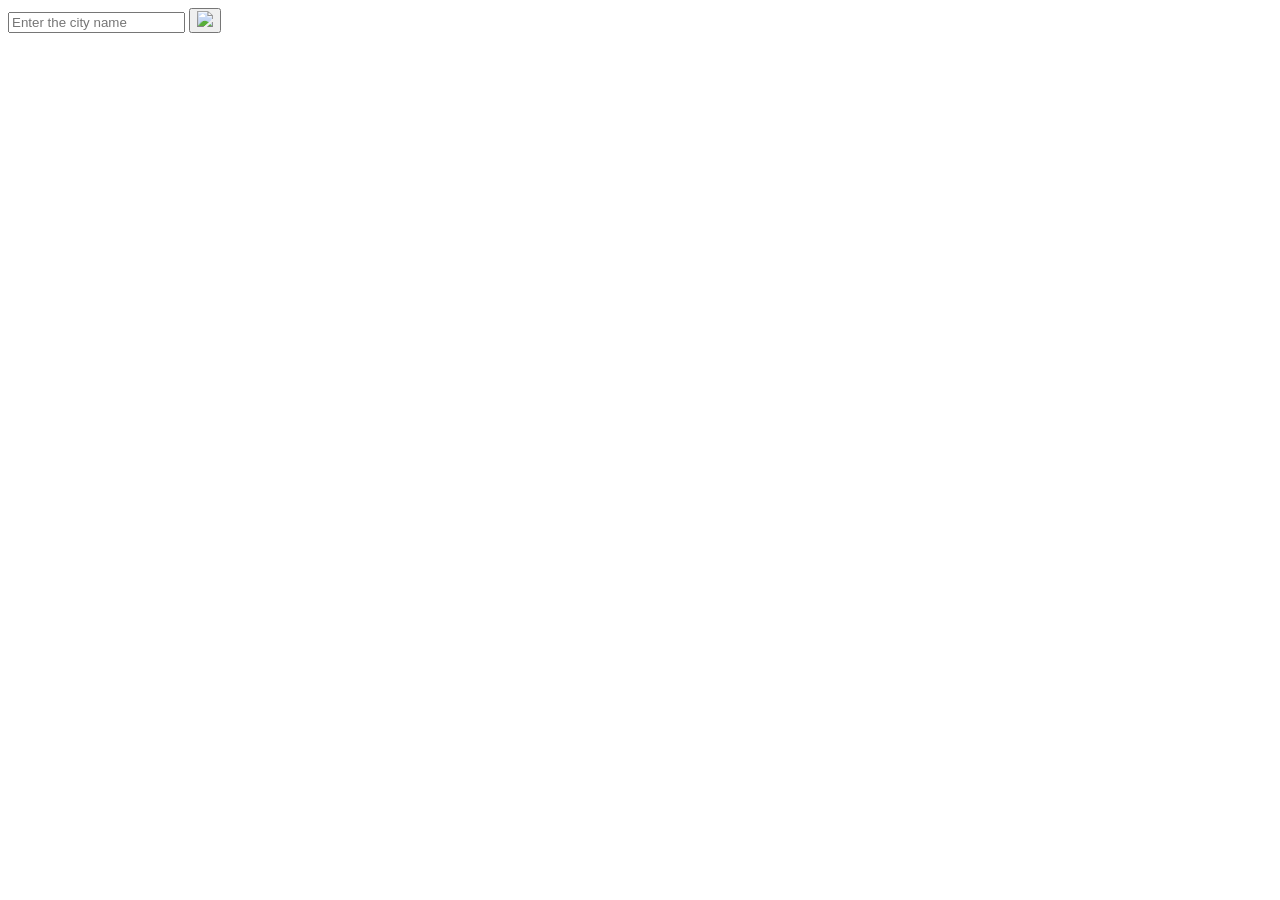
==== index.html @ 2ede9167 "Add initial HTML structure for the web application" ====
<!DOCTYPE html>
<html lang="en">
<head>
  <meta charset="UTF-8">
  <meta name="viewport" content="width=device-width, initial-scale=1.0">
  <title>Web application</title>
</head>
<body>
  <div class="card">
    <div class="search">
      <input type="text" placeholder="Enter the city name"
      spellcheck="false">
      <button><img src ="images/search.png"></button>
    </div>


  </div>
</body>
</html>
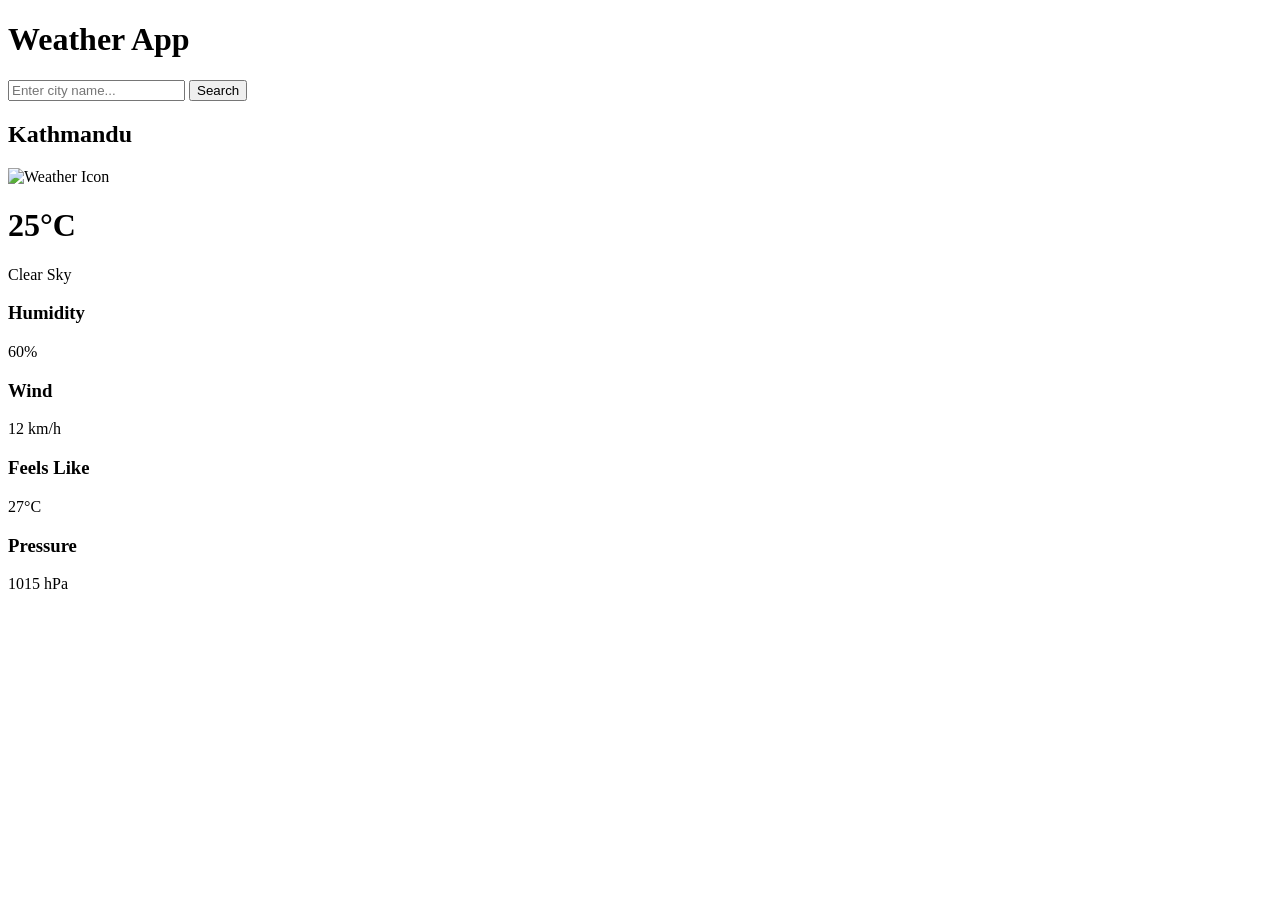
==== commit 53c92bdf: "Refactor HTML structure for weather app; enhance search functionality and display weather details" ====
--- a/index.html
+++ b/index.html
@@ -3,17 +3,71 @@
 <head>
   <meta charset="UTF-8">
   <meta name="viewport" content="width=device-width, initial-scale=1.0">
-  <title>Web application</title>
+  <title>Weather App</title>
+  <link rel="stylesheet" href="style.css">
 </head>
 <body>
-  <div class="card">
-    <div class="search">
-      <input type="text" placeholder="Enter the city name"
-      spellcheck="false">
-      <button><img src ="images/search.png"></button>
+
+  <div class="weather-container">
+
+    <h1>Weather App</h1>
+
+    <div class="search-box">
+      <input
+        type="text"
+        class="js-city-input"
+        placeholder="Enter city name..."
+      >
+      <button class="js-search-btn">
+        Search
+      </button>
     </div>
 
+    <div class="weather-card">
+
+      <h2 class="js-city-name">Kathmandu</h2>
+
+      <img
+        class="js-weather-icon"
+        src="images/clear.png"
+        alt="Weather Icon"
+      >
+
+      <h1 class="js-temperature">25°C</h1>
+
+      <p class="js-weather-condition">
+        Clear Sky
+      </p>
+
+      <div class="weather-details">
+
+        <div class="detail">
+          <h3>Humidity</h3>
+          <p class="js-humidity">60%</p>
+        </div>
+
+        <div class="detail">
+          <h3>Wind</h3>
+          <p class="js-wind-speed">12 km/h</p>
+        </div>
+
+        <div class="detail">
+          <h3>Feels Like</h3>
+          <p class="js-feels-like">27°C</p>
+        </div>
+
+        <div class="detail">
+          <h3>Pressure</h3>
+          <p class="js-pressure">1015 hPa</p>
+        </div>
+
+      </div>
+
+    </div>
 
   </div>
+
+  <script src="script.js"></script>
+
 </body>
 </html>
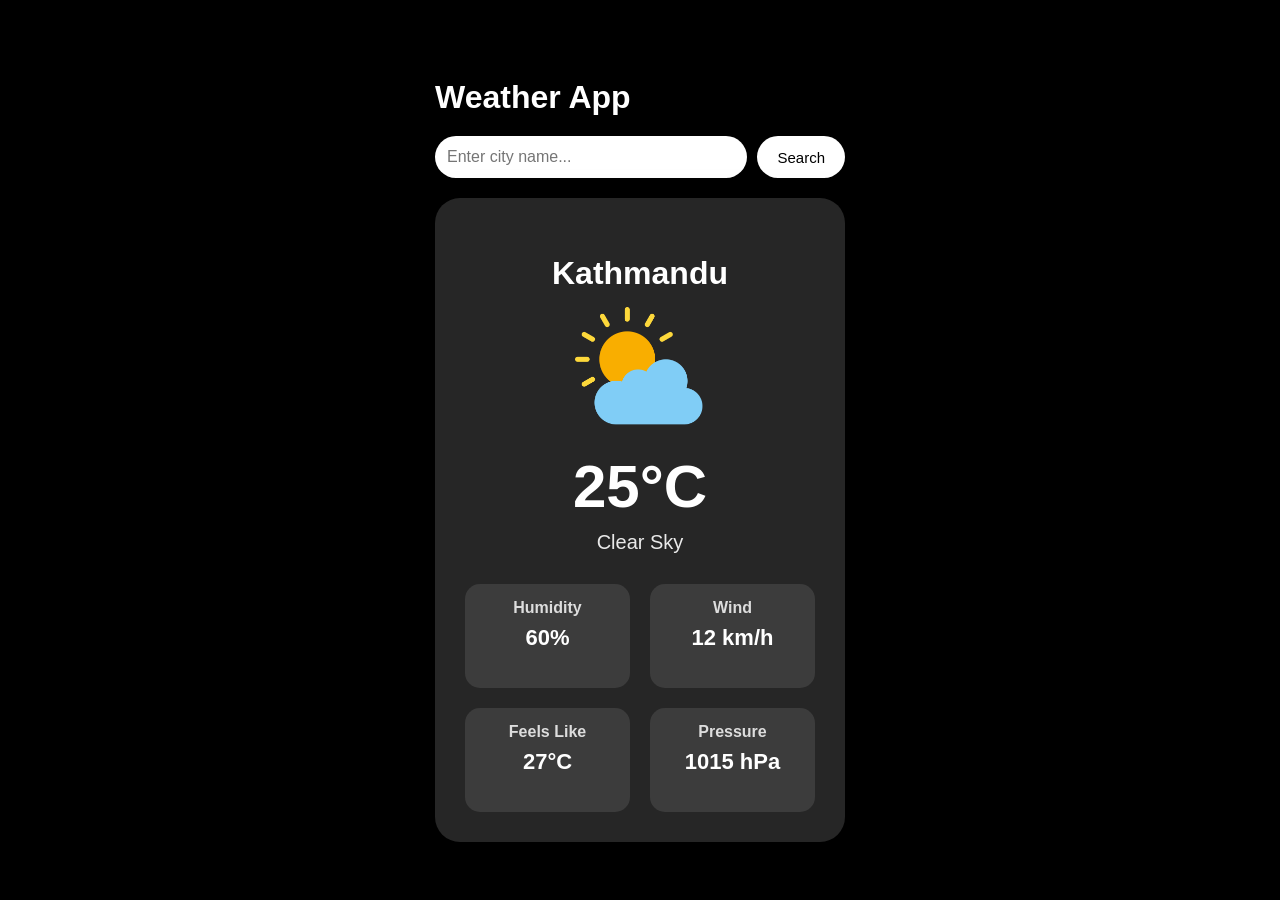
==== commit 592accfd: "Add initial CSS styles for weather application layout and design - Set up body styles for centering " ====
--- a/index.html
+++ b/index.html
@@ -29,7 +29,7 @@
 
       <img
         class="js-weather-icon"
-        src="images/clear.png"
+        src="photos/clear.png"
         alt="Weather Icon"
       >
 
@@ -54,7 +54,7 @@
         <div class="detail">
           <h3>Feels Like</h3>
           <p class="js-feels-like">27°C</p>
-        </div>
+        </div> 
 
         <div class="detail">
           <h3>Pressure</h3>
@@ -67,7 +67,7 @@
 
   </div>
 
-  <script src="script.js"></script>
+  <script src="index.js"></script>
 
 </body>
 </html>
--- a/style.css
+++ b/style.css
@@ -0,0 +1,122 @@
+body {
+  margin: 0;
+  padding: 0;
+  font-family: 'Poppins', sans-serif;
+  background: black;
+  display: flex;
+  justify-content: center;
+  align-items: center;
+  min-height: 100vh;
+  flex-direction: column;
+}
+
+h1 {
+  color: white;
+  margin-bottom: 20px;
+  align-items: center;
+}
+
+.weather-card {
+  width: 350px;
+  padding: 30px;
+  border-radius: 25px;
+  background: rgba(255, 255, 255, 0.15);
+  backdrop-filter: blur(20px);
+  -webkit-backdrop-filter: blur(20px);
+  box-shadow: 0 10px 40px rgba(0,0,0,0.2);
+  text-align: center;
+  color: white;
+}
+
+.search-box {
+  width: 410px;
+  display: flex;
+  gap: 10px;
+  margin-bottom: 20px;
+}
+
+.search-box input {
+  flex: 1;
+  padding: 12px;
+  border: none;
+  border-radius: 50px;
+  outline: none;
+  font-size: 16px;
+}
+
+.search-box button {
+  padding: 12px 20px;
+  border: none;
+  border-radius: 50px;
+  background: white;
+  cursor: pointer;
+  font-size: 15px;
+  transition: 0.3s;
+}
+
+.search-box button:hover {
+  transform: scale(1.05);
+  background: #f0f0f0;
+}
+
+.js-city-name {
+  font-size: 32px;
+  margin-bottom: 10px;
+}
+
+.js-weather-icon {
+  width: 130px;
+  height: 130px;
+  object-fit: contain;
+  margin: 10px auto 20px;
+  display: block;
+  animation: float 3s ease-in-out infinite;
+}
+
+.js-temperature {
+  font-size: 60px;
+  margin: 0;
+}
+
+.js-weather-condition {
+  font-size: 20px;
+  margin-top: 10px;
+  opacity: 0.9;
+}
+
+.weather-details {
+  display: grid;
+  grid-template-columns: repeat(2, 1fr);
+  gap: 20px;
+  margin-top: 30px;
+}
+
+.detail {
+  background: rgba(255,255,255,0.1);
+  padding: 15px;
+  border-radius: 15px;
+}
+
+.detail h3 {
+  margin: 0;
+  font-size: 16px;
+  color: #ddd;
+}
+
+.detail p {
+  margin-top: 8px;
+  font-size: 22px;
+  font-weight: bold;
+}
+
+@keyframes float {
+  0% {
+    transform: translateY(0);
+  }
+  50% {
+    transform: translateY(-8px);
+  }
+  100% {
+    transform: translateY(0);
+  }
+}
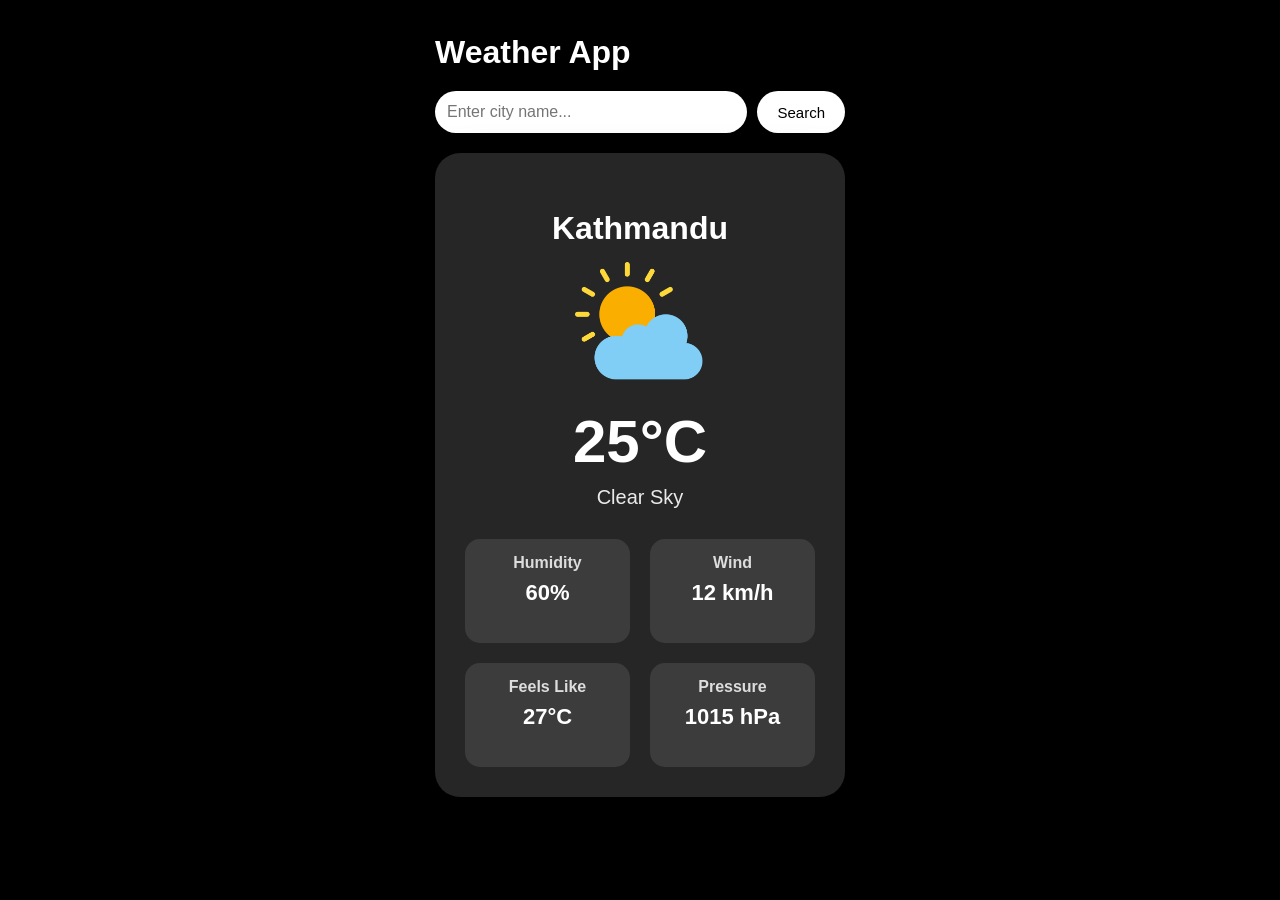
==== commit 95f8613c: "Add commented-out React component structure for future implementation" ====
--- a/index.html
+++ b/index.html
@@ -70,4 +70,63 @@
   <script src="index.js"></script>
 
 </body>
-</html>+</html>
+
+
+
+
+
+
+/*
+
+import Header from "./components/Header";
+import ProductCard from "./components/ProductCard";
+import Footer from "./components/Footer";
+import "./App.css";
+
+function App() {
+  const products = [
+    {
+      id: 1,
+      name: "Laptop",
+      price: 999,
+      image: "https://picsum.photos/200?1",
+    },
+    {
+      id: 2,
+      name: "Headphones",
+      price: 149,
+      image: "https://picsum.photos/200?2",
+    },
+    {
+      id: 3,
+      name: "Keyboard",
+      price: 89,
+      image: "https://picsum.photos/200?3",
+    },
+    {
+      id: 4,
+      name: "Mouse",
+      price: 49,
+      image: "https://picsum.photos/200?4",
+    },
+  ];
+
+  return (
+    <>
+      <Header />
+
+      <div className="container">
+        {products.map((product) => (
+          <ProductCard key={product.id} product={product} />
+        ))}
+      </div>
+
+      <Footer />
+    </>
+  );
+}
+
+export default App;
+
+*/
